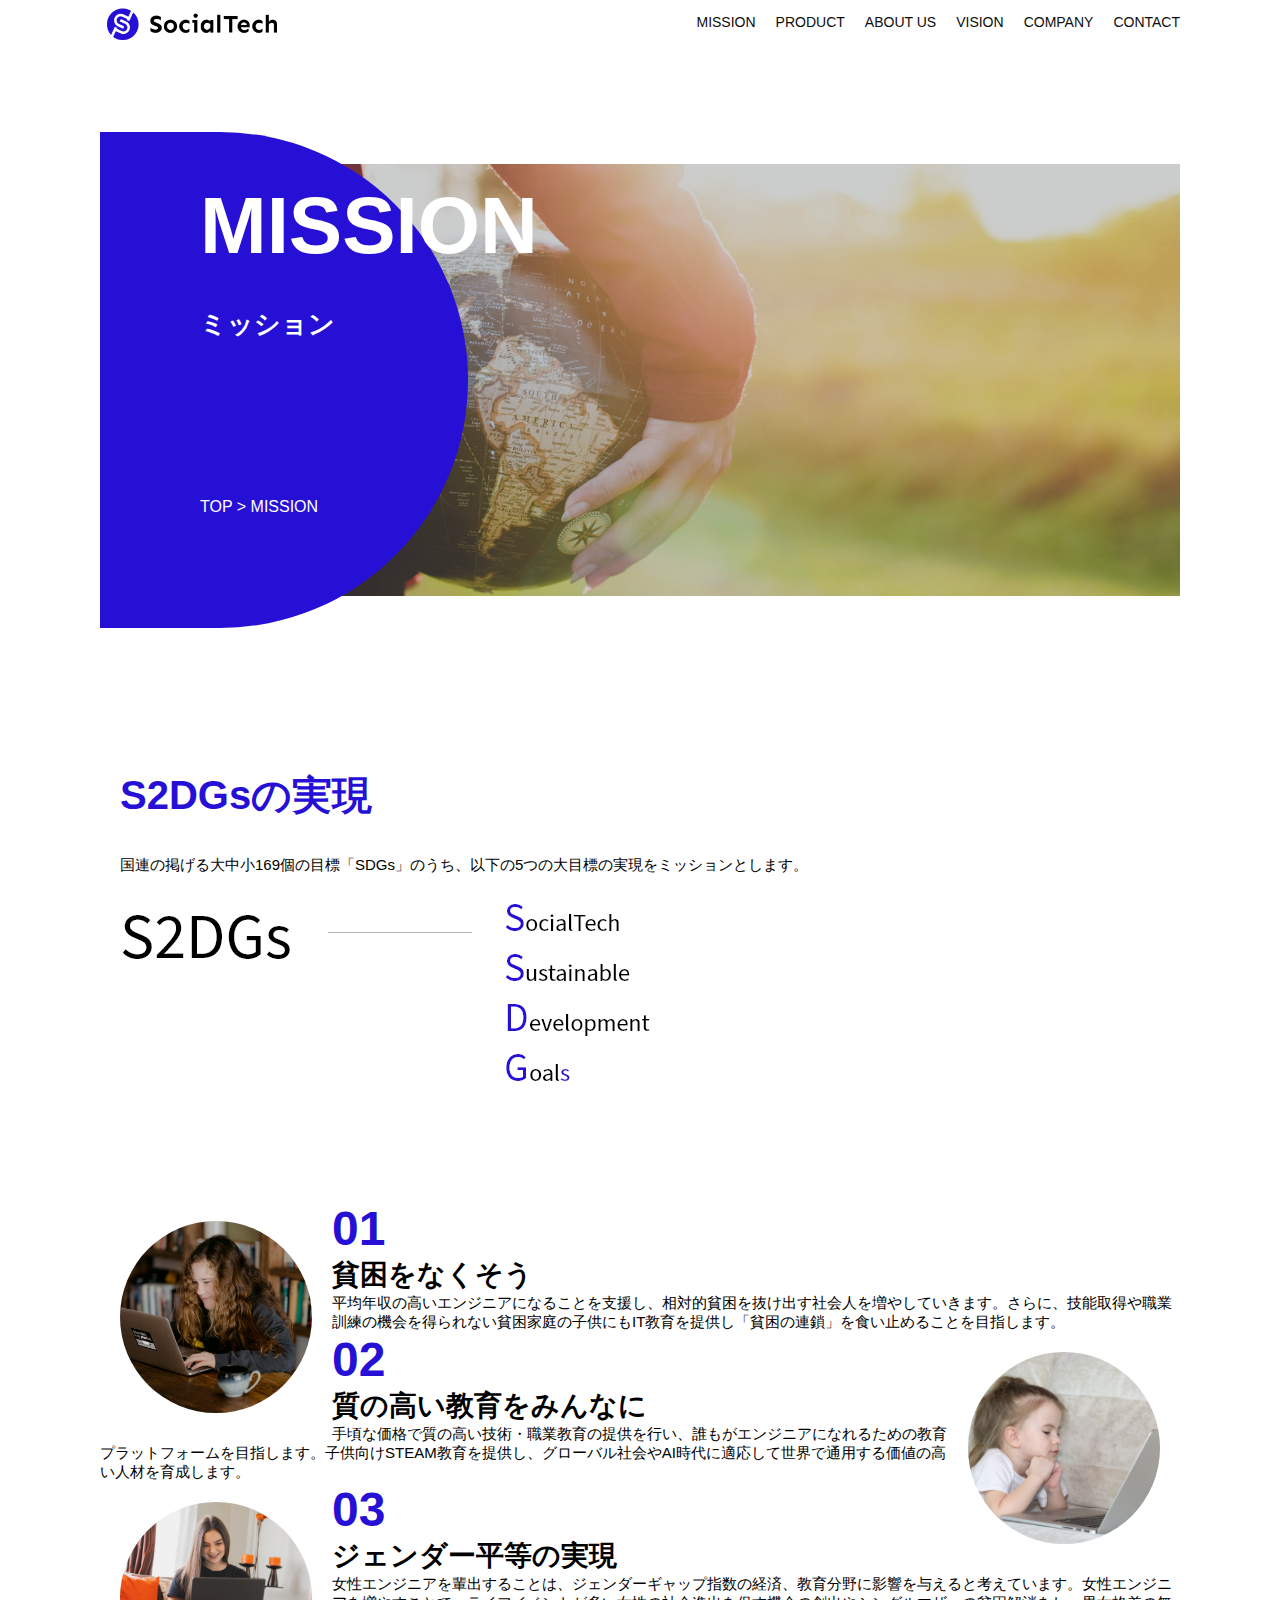
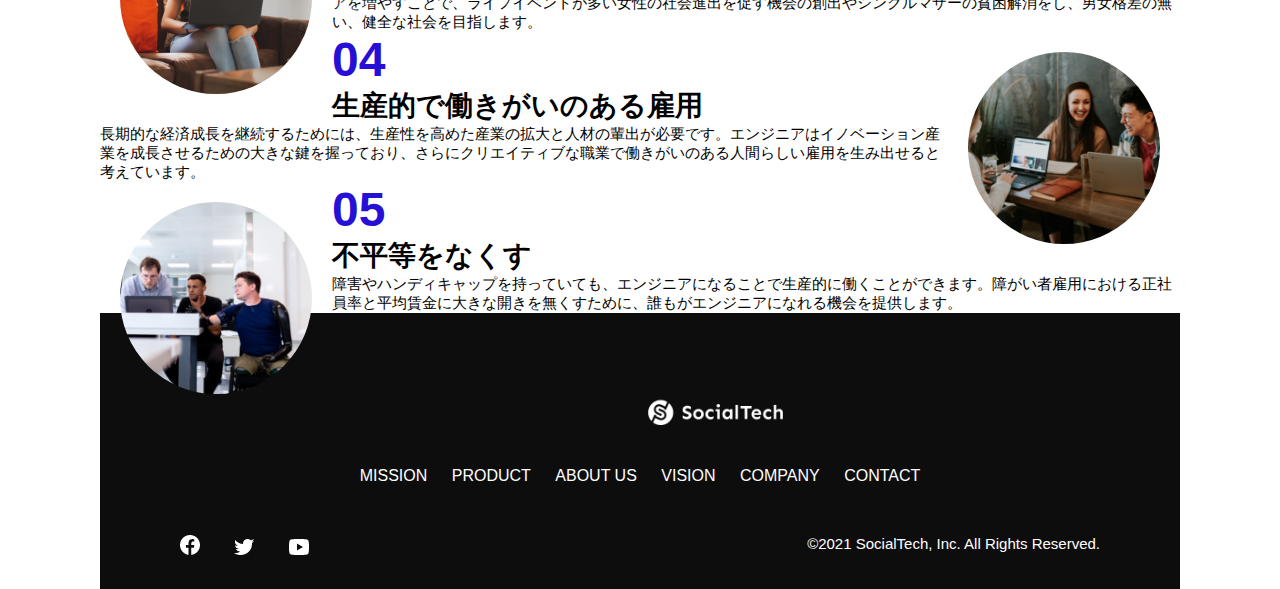
==== mission.html @ 9a0a6287 "初回コミット" ====
<!DOCTYPE html>
<html>

<head>
	<!DOCTYPE html>
	<html>

	<head>
		<title>SocialTech - MISSION ミッション -</title>
		<meta charset="UTF-8">
		<meta name="description" content="SocialTechが目指す5つの目標（S2DGs）を紹介します">
		<meta name="viewport" content="width=device-width, initial-scale=1.0">
		<link rel="stylesheet" href="style.css">
	</head>

	<!--======== 後略 ========-->
	<meta charset="utf-8">
	<meta name="description" content="">
	<meta name="viewport" content="width=device-width, initial-scale=1.0">
	<link rel="stylesheet" href="style.css">
</head>

<body>
	<!-- ヘッダー -->
	<header>
		<!-- ロゴ -->
		<a href="index.html" id="logo">
			<img src="images/logo.png" alt="トップページに戻る">
		</a>

		<!-- PC用ナビゲーション -->
		<nav id="nav-pc">
			<ul>
				<li><a href="mission.html">MISSION</a></li>
				<li><a href="product.html">PRODUCT</a></li>
				<li><a href="index.html#aboutus">ABOUT US</a></li>
				<li><a href="index.html#vision">VISION</a></li>
				<li><a href="index.html#company">COMPANY</a></li>
				<li><a href="index.html#contact">CONTACT</a></li>
			</ul>
		</nav>

		<!-- スマホ用メニューボタン -->
		<button id="menu-sp" onclick="document.getElementById('nav-sp').style.display = 'block'">
			<img src="images/button-menu.png" alt="ナビゲーションを開く">
		</button>

		<!-- スマホ用ナビゲーション -->
		<div id="nav-sp">
			<button id="close" onclick="document.getElementById('nav-sp').style.display = 'none'">
				<img src="images/button-close.png" alt="ナビゲーションを閉じる">
			</button>

			<nav>
				<ul>
					<li>
						<a id="logo-sp" href="index.html" onclick="document.getElementById('nav-sp').style.display = 'none'"><img
								src="images/logo-sp.png" alt="トップページに戻る"></a>
					</li>
					<li><a class="menu" href="mission.html"
							onclick="document.getElementById('nav-sp').style.display = 'none'">MISSION</a></li>
					<li><a class="menu" href="product.html"
							onclick="document.getElementById('nav-sp').style.display = 'none'">PRODUCT</a></li>
					<li><a class="menu" href="index.html#aboutus"
							onclick="document.getElementById('nav-sp').style.display = 'none'">ABOUT US</a></li>
					<li><a class="menu" href="index.html#vision"
							onclick="document.getElementById('nav-sp').style.display = 'none'">VISION</a></li>
					<li><a class="menu" href="index.html#company"
							onclick="document.getElementById('nav-sp').style.display = 'none'">COMPANY</a></li>
					<li><a class="menu" href="index.html#contact"
							onclick="document.getElementById('nav-sp').style.display = 'none'">CONTACT</a></li>
				</ul>
			</nav>
			<div id="sns">
				<a href="https://www.facebook.com/sejuku2013">
					<img src="images/button-facebook.png" alt="Facebookのリンク">
				</a>
				<a href="https://twitter.com/samuraijuku">
					<img src="images/button-twitter.png" alt="Twitterのリンク">
				</a>
				<a href="https://www.youtube.com/channel/UCCFOQO5aDK0xXam4cUQXT8g">
					<img src="images/button-youtube.png" alt="YouTubeのリンク">
				</a>
			</div>
		</div>
	</header>

	<main>
		<article>
			<section id="mission-main">
				<div class="mission-main-inner">
					<div id="mission-title">
						<h1>
							MISSION<br>
							<span>ミッション</span>
						</h1>
						<p>TOP > MISSION</p>
					</div>
				</div>
			</section>

			<section id="mission-s2dgs">
				<h2 class="mission-h2">S2DGsの実現</h2>
				<p>国連の掲げる大中小169個の目標「SDGs」のうち、以下の5つの大目標の実現をミッションとします。</p>
				<img src="images/mission/mission-s2dgs.png" alt="S2DGs">
			</section>
			<div class="five-goals-read">
				<div>
					<img class="fivegoals-image-left" src="images/mission/mission-5goals01.png" alt="PCを操作する女の子">
					<span class="fivegoals-number">01</span>
					<h3 class="fivegoals-h3">貧困をなくそう</h3>
					<p class="fivegoals-p">
						平均年収の高いエンジニアになることを支援し、相対的貧困を抜け出す社会人を増やしていきます。さらに、技能取得や職業訓練の機会を得られない貧困家庭の子供にもIT教育を提供し「貧困の連鎖」を食い止めることを目指します。
					</p>
				</div>
				<div>
					<img class="fivegoals-image-right" src="images/mission/mission-5goals02.png" alt="PCを見つめる小さい女の子">
					<span class="fivegoals-number">02</span>
					<h3 class="fivegoals-h3">質の高い教育をみんなに</h3>
					<p class="fivegoals-p">
						手頃な価格で質の高い技術・職業教育の提供を行い、誰もがエンジニアになれるための教育プラットフォームを目指します。子供向けSTEAM教育を提供し、グローバル社会やAI時代に適応して世界で通用する価値の高い人材を育成します。
					</p>
				</div>
				<div>
					<img class="fivegoals-image-left" src="images/mission/mission-5goals03.png" alt="PCを操作する女性">
			
					<span class="fivegoals-number">03</span>
					<h3 class="fivegoals-h3">ジェンダー平等の実現</h3>
					<p class="fivegoals-p">
						女性エンジニアを輩出することは、ジェンダーギャップ指数の経済、教育分野に影響を与えると考えています。女性エンジニアを増やすことで、ライフイベントが多い女性の社会進出を促す機会の創出やシングルマザーの貧困解消をし、男女格差の無い、健全な社会を目指します。
					</p>
				</div>
				<div>
					<img class="fivegoals-image-right" src="images/mission/mission-5goals04.png" alt="笑顔で話し合う3人の男女">
					<span class="fivegoals-number">04</span>
					<h3 class="fivegoals-h3">生産的で働きがいのある雇用</h3>
					<p class="fivegoals-p">
						長期的な経済成長を継続するためには、生産性を高めた産業の拡大と人材の輩出が必要です。エンジニアはイノベーション産業を成長させるための大きな鍵を握っており、さらにクリエイティブな職業で働きがいのある人間らしい雇用を生み出せると考えています。
					</p>
				</div>
				<div>
					<img class="fivegoals-image-left" src="images/mission/mission-5goals05.png" alt="障害を持つ男性が生き生きと働く様子">
					<span class="fivegoals-number">05</span>
					<h3 class="fivegoals-h3">不平等をなくす</h3>
					<p class="fivegoals-p">
						障害やハンディキャップを持っていても、エンジニアになることで生産的に働くことができます。障がい者雇用における正社員率と平均賃金に大きな開きを無くすために、誰もがエンジニアになれる機会を提供します。</p>
				</div>
			</div>
			</section>
		</article>
	</main>

	<footer>
		<div id="footer-logo">
			<img src="images/logo-sp.png" alt="SocialTech">
		</div>
		<div id="footer-link">
			<a href="mission.html">MISSION</a>
			<a href="product.html">PRODUCT</a>
			<a href="index.html#aboutus">ABOUT US</a>
			<a href="index.html#vision">VISION</a>
			<a href="index.html#company">COMPANY</a>
			<a href="index.html#contact">CONTACT</a>
		</div>
		<div id="sns-footer">
			<div class="sns-btns">
				<a href="https://www.facebook.com/sejuku2013"><img src="images/button-facebook.png" alt="Facebookのリンク"></a>
				<a href="https://twitter.com/samuraijuku"><img src="images/button-twitter.png" alt="Twitterのリンク"></a>
				<a href="https://www.youtube.com/channel/UCCFOQO5aDK0xXam4cUQXT8g"><img src="images/button-youtube.png"
						alt="YouTubeのリンク"></a>
			</div>
			<p id="copyright">&copy;2021 SocialTech, Inc. All Rights Reserved.</p>
		</div>
	</footer>

</body>

</html>
---- style.css ----
/* PC、スマホ共通スタイル */
* {
  box-sizing: border-box;
}

p {
  font-size: 15px;
}

body {
  max-width: 1080px;
  margin: 0 auto 0 auto;
  font-family: "Source Sans Pro", "Hiragino Kaku Gothic ProN", Meiryo, Arial, sans-serif;
}

/* ヘッダー */

header {
  display: flex;
  justify-content: space-between;
}

#nav-pc {
  font-size: 14px;
}

#nav-pc ul {
  padding-left: 0;
  display: flex;
}

#nav-pc li {
  list-style: none;
}

#nav-pc a {
  text-decoration: none;
  margin-left: 20px;
  color: #0d0d0d;
}

#nav-pc a:hover {
  text-decoration: underline;
}

#nav-sp,
#menu-sp {
  display: none;
}

/* メインビジュアル */
#main-visual {
  position: relative;
  height: 400px;
  margin-top: 0;
}

#main-message {
  position: absolute;
  top: 0;
  left: 0;
  background-color: #2710d5;
  color: #fff;
  border-radius: 0 0 476px 0;
  max-width: 620px;
  height: 100%;
  width: 100%;
  z-index: 11;
}

#main-message > h1 {
  font-size: 60px;
  margin: 100px 0 0 50px;
}

#main-message > p {
  font-size: 28px;
  margin: 0 0 0 50px;
}

#main-visual > img {
  max-width: 620px;
  border-radius: 476px 0 0 0;
  position: absolute;
  top: 0;
  right: 0;
  z-index: 10;
}

/* 見出し */

h2 {
  margin-top: 40px;
}
h2::after {
  content: url(./images/line.png);
  margin-left: 10px;
}

h3 {
  font-size: 27px;
}

/* セクション */
section {
  margin: 80px auto;
}

#mission-flex {
  display: flex;
}

#mission-flex > div {
  width: 50%;
  margin: 20px;
}

#mission-photo {
  width: 100%;
}

#s2dgs {
  margin-top: 50px;
  width: 100%;
}

/* プロダクト */
#product {
  background-color: #fafafa;
  margin: 80px 0;
  padding: 10px 40px 0px 40px;
}

#product .product-flex {
  margin-top: 40px;
  display: flex;
}

#product-left {
  width: 50%;
  margin-right: 20px;
}

#product-right {
  width: 50%;
  margin-right: 20px;
  margin-top: 80px;
}

#product-left > div {
  position: relative;
  height: 480px;
  margin-right: 20px;
}

#product-right > div {
  position: relative;
  height: 480px;
  margin-left: 20px;
}
/* 画像 */
.product-photo {
  width: 100%;
}

/* 説明文の枠 */
.product-explain {
  background-color: #ffffff;
  position: absolute;
  left: 0;
  bottom: 50px;
  margin: 0 40px;
  padding: 20px;
  box-shadow: 5px 5px 10px rgba(0, 0, 0, 0.05);
}

.product-explain > span {
  color: #2710d5;
  font-weight: bold;
  font-size: 16px;
  margin: 0;
}

.product-explain > h3 {
  margin: 5px 0 5px 0;
}

.product-explain > p {
  font-size: 14px;
  margin: 0;
}

#product-more {
  text-align: center;
}

#product-more a {
  position: relative;
  bottom: -42px;
}

/* ABOUT US */

#aboutus {
  margin: 80px auto;
}

#aboutus > div {
  display: flex;
}

.culture-img {
  width: 50%;
  align-self: flex-start;
}

.culture-img2 {
  margin-top: 50px;
  width: 100%;
}

.culture-table {
  margin-right: 50px;
}

.culture-num {
  font-size: 80px;
  color: #2710d5;
  padding: 0 20px 0 0;
}

.culture-table th {
  text-align: left;
  font-size: 28px;
  font-weight: bold;
}

.culture-en {
  color: #2710d5;
  font-size: 24px;
}

.culture-description {
  margin: 0;
}

/* ビジョン */
#vision {
  margin: 80px auto 80px auto;
}

#vision > div {
  display: flex;
  justify-content: space-between;
  flex-wrap: wrap;
}

.vision-box {
  width: 300px;
  height: 300px;
  margin-bottom: 30px;
  position: relative;
}

.vision-box > img {
  width: 100%;
  position: relative;
  z-index: 30;
}

.vision-box > div {
  position: absolute;
  top: 0;
  left: 0;
  z-index: 31;
  margin-right: 20px;
}

.vision-box > div > h4 {
  color: #2710d5;
  font-size: 19px;
  margin-top: 80px;
}

.vision-box > div > h4::first-letter {
  font-size: 40px;
}

.vision-box > div > h5 {
  font-size: 20px;
  margin: 0;
}

.vision-box > div > p {
  margin: 10px 0 0 0;
}

/* 会社概要 */
#company {
  margin: 80px auto 80px auto;
}

#company-table {
  width: 100%;
}

.tableheader {
  text-align: left;
  padding: 20px;
  border-bottom: 1px solid #2710d5;
  width: 100px;
}

.tableheader-first {
  border-top: 1px solid #2710d5;
}

.cell {
  padding: 30px;
  border-bottom: 1px solid #ececec;
}

.cel-first {
  border-bottom: 1px solid #ececec;
}

#company > iframe {
  width: 100%;
  height: 368px;
  margin-top: 40px;
}

/* お問い合わせ */
#contact {
  margin: 80px auto 80px auto;
}

#contact > form > div {
  display: flex;
  flex-direction: row;
  flex-wrap: wrap;
  padding-bottom: 30px;
}

.contact-heading {
  width: 240px;
  align-self: center;
}

.contact-label {
  font-weight: bold;
}

.contact-span {
  color: #ce2222;
  margin-left: 20px;
  font-weight: bold;
}

.contact-textbox {
  border-top: 0px;
  border-left: 0px;
  border-right: 0px;
  border-bottom-width: 1px;
  border-bottom-color: #707070;
  border-style: solid;
  background-color: #fafafa;
  width: 400px;
  height: 56px;
}

/* お問い合わせ内容のテキストエリア */
.contact-textarea {
  border-top: 0px;
  border-left: 0px;
  border-right: 0px;
  border-bottom-width: 1px;
  border-bottom-color: #707070;
  background-color: #fafafa;
  width: 400px;
  height: 200px;
}

/* 個人情報の取り扱い */
#contact dt {
  font-weight: bold;
}

#contact dd {
  margin: 0 0 16px 0;
}

#contact dd p {
  margin: 0;
}

#contact dd ul {
  padding-left: 0;
}

#contact dd li {
  margin-bottom: 0;
  list-style: none;
}

/* フッター */
footer {
  background-color: #0d0d0d;
  text-align: center;
  padding: 80px 80px 30px 80px;
}

#footer-logo {
  margin-bottom: 30px;
}

#footer-link {
  margin-bottom: 50px;
}

#footer-link > a {
  text-decoration: none;
  margin: 10px;
  color: #ffffff;
}

#footer-link > a:hover {
  text-decoration: underline;
}

#sns-footer {
  display: flex;
  justify-content: space-between;
  text-align: left;
}

#sns-footer a {
  margin-right: 30px;
}

#copyright {
  color: #ffffff;
  margin: 0;
}

/*====================
MISSIONページ
=====================*/
.mission-main-inner {
  background-image: url("images/mission/mission-main.png");
  background-repeat: no-repeat;
  background-position-y: center;
}

#mission-title {
  background-color: #2710d5;
  width: 368px;
  color: #ffffff;
  height: 496px;
  border-radius: 0 248px 248px 0;
  position: relative;
}

#mission-title h1 {
  position: absolute;
  top: 0;
  left: 100px;
  font-size: 80px;
  line-height: 1;
}

#mission-title h1 span {
  font-size: 26px;
}

#mission-title > p {
  position: absolute;
  top: 350px;
  left: 100px;
  font-size: 16px;
}

/* ミッションページ　S2DGSの設定 */
#mission-s2dgs {
  padding: 20px;
}

.mission-h2 {
  color: #2710d5;
  font-size: 40px;
}

.mission-h2::after {
  content: none;
}

/* ミッションページ　5つのゴールの設定 */
#mission-five-goals {
  padding: 20px;
  display: flex;
}

#mission-five-goals .five-goals-image {
  width: 30%;
  padding: 20px;
}

#mission-five-goals .five-goals-image img {
  width: 100%;
}

#mission-five-goals .five-goals-read {
  width: 70%;
  padding: 20px;
}

#mission-five-goals .five-goals-read > div {
  margin-bottom: 40px;
}

.fivegoals-image-right {
  float: right;
  margin: 20px;
}

.fivegoals-image-left {
  float: left;
  margin: 20px;
}

.fivegoals-number {
  color: #2710d5;
  font-size: 48px;
  font-weight: bold;
  margin: 0;
}

.fivegoals-h3 {
  font-size: 28px;
  margin: 0;
}

.fivegoals-p {
  margin: 0;
}

 /*====================
     PRODUCT
    =====================*/
    .product-main-inner {
    background-image: url("images/product/product-main.png");
    background-repeat: no-repeat;
    background-position-y: center;
  }
  
  #product-title {
    background-color: #2710d5;
    width: 368px;
    color: #ffffff;
    height: 496px;
    border-radius: 0 248px 248px 0;
    position: relative;
  }
  
  #product-title h1 {
    position: absolute;
    top: 0;
    left: 100px;
    font-size: 80px;
    line-height: 1;
  }
  
  #product-title h1 span {
    font-size: 26px;
  }
  
  #product-title > p {
    position: absolute;
    top: 350px;
    left: 100px;
    font-size: 16px;
  }

  /* セクション */
  .product-section {
    display: flex;
    padding: 20px 20px 0;
  }
  
  .product-section .product-section-img {
    width: 450px;
  }
  
  /* 左が画像のセクション*/
  .product-section-left .product-section-img img {
    width: 100%;
    padding: 0 40px 30px 0;
    border-radius: 0 432px 0 0;
  }
  
  .product-section-left .product-read {
    width: 50%;
    flex-grow: 1;
  }
  
  .product-section-left .product-read p {
    margin-bottom: 0;
  }
  
  /* 右が画像のセクション*/
  .product-section-right {
    justify-content: space-between;
  }
  
  .product-section-right .product-section-img img {
    width: 100%;
    padding: 0 0 30px 40px;
    border-radius: 432px 0 0 0;
  }
  
  .product-section-right .product-read {
    width: 500px;
  }
  
  .product-h2 {
    color: #2710d5;
    font-size: 24px;
    margin: 0;
  }
  
  .product-h3 {
    font-size: 28px;
    margin: 0;
  }

/*====================
 スマートフォン用のスタイル
=====================*/
@media screen and (max-width: 767px) {
  /* PC用ナビゲーション非表示 */
  #nav-pc {
    display: none;
  }

  /* ハンバーガーメニュー */
  #menu-sp {
    display: block;
    background-color: transparent;
    float: right;
    padding: 0;
    border: none;
  }

  /* スマホ用ナビゲーションの表示切替*/
  /* 初期状態、レイアウトと非表示設定 */
  #nav-sp {
    background-color: #2710d5;
    position: fixed;
    left: 0;
    top: 0;
    height: 100%;
    width: 100%;
    display: none;
    z-index: 100;
  }

  /* ×ボタン */
  #close {
    position: absolute;
    top: 20px;
    right: 20px;
    background-color: transparent;
    border: none;
  }

  #nav-sp nav ul {
    padding-left: 0;
  }

  #nav-sp nav li {
    list-style: none;
  }

  /* ナビゲーションメニュー用ロゴ */
  #logo-sp {
    margin: 80px 0 30px 20px;
  }

  /* ナビゲーションのリンクの装飾設定 */
  #nav-sp nav a {
    display: block;
    color: #ffffff;
  }

  #nav-sp nav a:hover {
    text-decoration: underline;
  }

  #nav-sp .menu {
    text-decoration: none;
    margin: 0 20px 0 20px;
    height: 44px;
    font-size: 16px;
    background-image: url("images/arrow.png");
    background-repeat: no-repeat;
    background-position: right top;
  }

  #sns {
    position: absolute;
    bottom: 20px;
    left: 20px;
  }
  #sns > a {
    margin-right: 30px;
  }

  /* メインビジュアル */
  #main-visual {
    position: relative;
    height: 470px;
  }

  #main-visual > div {
    text-align: center;
    height: 280px;
  }

  #main-visual h1 {
    font-size: 28px;
    margin: 90px 0 0 0;
  }

  #main-visual > div > p {
    margin: 0;
    font-size: 15px;
  }

  #main-visual > img {
    width: 100%;
    border-radius: 476px 0 0 0;
    top: auto;
    bottom: 0;
  }

  /*見出し*/
  h2 {
    margin: 15px 0 15px 0;
  }

  h3 {
    font-size: 24px;
    margin: 10px 0 0 0;
  }
  /* ミッション */
  #mission {
    margin: 20px 0 20px 0;
    padding: 0 20px 0 20px;
  }

  #mission-flex {
    flex-direction: column;
  }

  #mission-flex > div {
    width: 100%;
    margin: 0;
  }

  /* プロダクト */
  #product {
    margin: 0;
    padding: 10px 20px 0;
  }

  #product .product-flex {
    flex-direction: column;
    margin-top: 0;
  }

  #product-left,
  #product-right {
    width: 100%;
    margin: 0;
  }
  /*  画像＋説明の枠 */
  #product-left > div,
  #product-right > div {
    height: auto;
    margin: 0;
  }

  /* 説明文の枠 */
  .product-explain {
    position: relative;
    margin: 0;
  }

  .product-explain > h3 {
    margin: 10px 0 10px 0;
    font-size: 24px;
  }

  /* もっと見るボタン */
  #product-more {
    text-align: left;
  }

  /* ABOUT US */
  #aboutus {
    margin: 80px 20px 80px 20px;
  }

  #aboutus > div {
    flex-direction: column;
  }

  .culture-table th {
    font-size: 16px;
  }

  .culture-table {
    margin-right: 0;
    padding-right: 20px;
    order: 2;
  }

  .culture-img {
    width: 100%;
    order: 1;
  }

  .culture-img2 {
    margin-top: 0;
  }

  .culture-num {
    padding: 0;
  }

  .culture-description {
    margin: 0;
  }

  /* ビジョン */
  #vision {
    margin: 80px 20px 80px 20px;
  }

  .vision-box > img {
    position: absolute;
    top: 0;
    left: 0;
  }

  .vision-box > div > h4 {
    margin: 60px 0 0 0;
  }

  /*会社概要*/
  #company {
    margin: 0 20px 0 20px;
  }

  #company > h3 {
    margin-bottom: 20px;
  }

  .tableheader {
    width: 50px;
  }

  .cell {
    padding: 20px;
  }

  #company > iframe {
    height: 240px;
  }

  /* お問い合わせ */
  #contact {
    margin: 80px 20px 80px 20px;
  }

  #contact > h3 {
    margin-bottom: 20px;
  }

  #contact > form > div {
    flex-direction: column;
    margin-bottom: 20px;
  }

  .contact-heading {
    align-self: auto;
    margin-bottom: 20px;
  }

  .contact-textbox {
    min-width: 300px;
    width: 100%;
  }

  .contact-textarea {
    height: 150px;
    width: 100%;
  }

  .radiobutton {
    margin-bottom: 20px;
  }

  footer {
    padding: 30px 20px 50px 20px;
    text-align: left;
  }

  #footer-link > a {
    margin: 0 20px 30px 0;
    display: block;
    background-image: url("images/arrow.png");
    background-repeat: no-repeat;
    background-position: right top;
  }

  #footer-link > a:hover {
    text-decoration: underline;
  }

  #sns-footer {
    flex-direction: column;
    justify-content: flex-start;
  }

  #copyright {
    font-size: 12px;
    margin-top: 30px;
  }

  /*====================
   Mission sp
  =====================*/
  #mission-main {
    height: 256px;
    margin-top: 4%;
    position: relative;
  }

  .mission-main-inner {
    height: 80%;
    background-size: cover;
  }

  #mission-title {
    width: 136px;
    height: 256px;
    position: absolute;
    top: -10%;
  }

  #mission-title h1 {
    left: 20px;
    font-size: 40px;
  }

  #mission-title h1 span {
    font-size: 18px;
  }

  #mission-title > p {
    top: 180px;
    left: 20px;
    font-size: 13px;
  }

  .mission-h2 {
    font-size: 38px;
    margin: 0px;
  }

  .mission-h2::after {
    content: none;
  }

  #mission-s2dgs > img {
    width: 100%;
  }

  /* ミッションページ　5つのゴールの設定 */
    #mission-five-goals {
      flex-direction: column;
    }
  
    #mission-five-goals > div {
      padding: 0;
    }
  
    #mission-five-goals .five-goals-image,
    #mission-five-goals .five-goals-read {
      width: 100%;
      padding: 0;
    }
  
    #mission-five-goals .five-goals-read > div {
      display: flex;
      flex-direction: column;
    }
  
    .fivegoals-image-right,
    .fivegoals-image-left {
      align-self: center;
    }

    /* プロダクトページ */
    #product-main {
      height: 256px;
      margin-top: 4%;
      position: relative;
    }
  
    .product-main-inner {
      height: 80%;
      background-size: cover;
    }
  
    #product-title {
      width: 136px;
      height: 256px;
      position: absolute;
      top: -10%;
    }
    
    #product-title h1 {
      left: 20px;
      font-size: 40px;
    }
  
    #product-title h1 span {
      font-size: 18px;
    }
  
    #product-title > p {
      top: 180px;
      left: 20px;
      font-size: 13px;
    }

    /* セクション */
    .product-section {
      flex-direction: column;
    }
  
    .product-section .product-section-img {
      width: 100%;
    }
    
    .product-section .product-section-img img {
      width: 100%;
      padding: 0;
    }
  
    /* 左が画像のセクション*/
    .product-section-left .product-section-img img {
      border-radius: 0 300px 0 0;
    }
  
    .product-section-left .product-read {
      width: 100%;
      flex-grow: 1;
    }
  
    /* 右が画像のセクション*/
    .product-section-right .product-section-img img {
      order: 1;
      border-radius: 300px 0 0 0;
    }
  
    .product-section-right .product-read {
      order: 2;
      width: 100%;
    }

   

}
---- style.css ----
/* PC、スマホ共通スタイル */
* {
  box-sizing: border-box;
}

p {
  font-size: 15px;
}

body {
  max-width: 1080px;
  margin: 0 auto 0 auto;
  font-family: "Source Sans Pro", "Hiragino Kaku Gothic ProN", Meiryo, Arial, sans-serif;
}

/* ヘッダー */

header {
  display: flex;
  justify-content: space-between;
}

#nav-pc {
  font-size: 14px;
}

#nav-pc ul {
  padding-left: 0;
  display: flex;
}

#nav-pc li {
  list-style: none;
}

#nav-pc a {
  text-decoration: none;
  margin-left: 20px;
  color: #0d0d0d;
}

#nav-pc a:hover {
  text-decoration: underline;
}

#nav-sp,
#menu-sp {
  display: none;
}

/* メインビジュアル */
#main-visual {
  position: relative;
  height: 400px;
  margin-top: 0;
}

#main-message {
  position: absolute;
  top: 0;
  left: 0;
  background-color: #2710d5;
  color: #fff;
  border-radius: 0 0 476px 0;
  max-width: 620px;
  height: 100%;
  width: 100%;
  z-index: 11;
}

#main-message > h1 {
  font-size: 60px;
  margin: 100px 0 0 50px;
}

#main-message > p {
  font-size: 28px;
  margin: 0 0 0 50px;
}

#main-visual > img {
  max-width: 620px;
  border-radius: 476px 0 0 0;
  position: absolute;
  top: 0;
  right: 0;
  z-index: 10;
}

/* 見出し */

h2 {
  margin-top: 40px;
}
h2::after {
  content: url(./images/line.png);
  margin-left: 10px;
}

h3 {
  font-size: 27px;
}

/* セクション */
section {
  margin: 80px auto;
}

#mission-flex {
  display: flex;
}

#mission-flex > div {
  width: 50%;
  margin: 20px;
}

#mission-photo {
  width: 100%;
}

#s2dgs {
  margin-top: 50px;
  width: 100%;
}

/* プロダクト */
#product {
  background-color: #fafafa;
  margin: 80px 0;
  padding: 10px 40px 0px 40px;
}

#product .product-flex {
  margin-top: 40px;
  display: flex;
}

#product-left {
  width: 50%;
  margin-right: 20px;
}

#product-right {
  width: 50%;
  margin-right: 20px;
  margin-top: 80px;
}

#product-left > div {
  position: relative;
  height: 480px;
  margin-right: 20px;
}

#product-right > div {
  position: relative;
  height: 480px;
  margin-left: 20px;
}
/* 画像 */
.product-photo {
  width: 100%;
}

/* 説明文の枠 */
.product-explain {
  background-color: #ffffff;
  position: absolute;
  left: 0;
  bottom: 50px;
  margin: 0 40px;
  padding: 20px;
  box-shadow: 5px 5px 10px rgba(0, 0, 0, 0.05);
}

.product-explain > span {
  color: #2710d5;
  font-weight: bold;
  font-size: 16px;
  margin: 0;
}

.product-explain > h3 {
  margin: 5px 0 5px 0;
}

.product-explain > p {
  font-size: 14px;
  margin: 0;
}

#product-more {
  text-align: center;
}

#product-more a {
  position: relative;
  bottom: -42px;
}

/* ABOUT US */

#aboutus {
  margin: 80px auto;
}

#aboutus > div {
  display: flex;
}

.culture-img {
  width: 50%;
  align-self: flex-start;
}

.culture-img2 {
  margin-top: 50px;
  width: 100%;
}

.culture-table {
  margin-right: 50px;
}

.culture-num {
  font-size: 80px;
  color: #2710d5;
  padding: 0 20px 0 0;
}

.culture-table th {
  text-align: left;
  font-size: 28px;
  font-weight: bold;
}

.culture-en {
  color: #2710d5;
  font-size: 24px;
}

.culture-description {
  margin: 0;
}

/* ビジョン */
#vision {
  margin: 80px auto 80px auto;
}

#vision > div {
  display: flex;
  justify-content: space-between;
  flex-wrap: wrap;
}

.vision-box {
  width: 300px;
  height: 300px;
  margin-bottom: 30px;
  position: relative;
}

.vision-box > img {
  width: 100%;
  position: relative;
  z-index: 30;
}

.vision-box > div {
  position: absolute;
  top: 0;
  left: 0;
  z-index: 31;
  margin-right: 20px;
}

.vision-box > div > h4 {
  color: #2710d5;
  font-size: 19px;
  margin-top: 80px;
}

.vision-box > div > h4::first-letter {
  font-size: 40px;
}

.vision-box > div > h5 {
  font-size: 20px;
  margin: 0;
}

.vision-box > div > p {
  margin: 10px 0 0 0;
}

/* 会社概要 */
#company {
  margin: 80px auto 80px auto;
}

#company-table {
  width: 100%;
}

.tableheader {
  text-align: left;
  padding: 20px;
  border-bottom: 1px solid #2710d5;
  width: 100px;
}

.tableheader-first {
  border-top: 1px solid #2710d5;
}

.cell {
  padding: 30px;
  border-bottom: 1px solid #ececec;
}

.cel-first {
  border-bottom: 1px solid #ececec;
}

#company > iframe {
  width: 100%;
  height: 368px;
  margin-top: 40px;
}

/* お問い合わせ */
#contact {
  margin: 80px auto 80px auto;
}

#contact > form > div {
  display: flex;
  flex-direction: row;
  flex-wrap: wrap;
  padding-bottom: 30px;
}

.contact-heading {
  width: 240px;
  align-self: center;
}

.contact-label {
  font-weight: bold;
}

.contact-span {
  color: #ce2222;
  margin-left: 20px;
  font-weight: bold;
}

.contact-textbox {
  border-top: 0px;
  border-left: 0px;
  border-right: 0px;
  border-bottom-width: 1px;
  border-bottom-color: #707070;
  border-style: solid;
  background-color: #fafafa;
  width: 400px;
  height: 56px;
}

/* お問い合わせ内容のテキストエリア */
.contact-textarea {
  border-top: 0px;
  border-left: 0px;
  border-right: 0px;
  border-bottom-width: 1px;
  border-bottom-color: #707070;
  background-color: #fafafa;
  width: 400px;
  height: 200px;
}

/* 個人情報の取り扱い */
#contact dt {
  font-weight: bold;
}

#contact dd {
  margin: 0 0 16px 0;
}

#contact dd p {
  margin: 0;
}

#contact dd ul {
  padding-left: 0;
}

#contact dd li {
  margin-bottom: 0;
  list-style: none;
}

/* フッター */
footer {
  background-color: #0d0d0d;
  text-align: center;
  padding: 80px 80px 30px 80px;
}

#footer-logo {
  margin-bottom: 30px;
}

#footer-link {
  margin-bottom: 50px;
}

#footer-link > a {
  text-decoration: none;
  margin: 10px;
  color: #ffffff;
}

#footer-link > a:hover {
  text-decoration: underline;
}

#sns-footer {
  display: flex;
  justify-content: space-between;
  text-align: left;
}

#sns-footer a {
  margin-right: 30px;
}

#copyright {
  color: #ffffff;
  margin: 0;
}

/*====================
MISSIONページ
=====================*/
.mission-main-inner {
  background-image: url("images/mission/mission-main.png");
  background-repeat: no-repeat;
  background-position-y: center;
}

#mission-title {
  background-color: #2710d5;
  width: 368px;
  color: #ffffff;
  height: 496px;
  border-radius: 0 248px 248px 0;
  position: relative;
}

#mission-title h1 {
  position: absolute;
  top: 0;
  left: 100px;
  font-size: 80px;
  line-height: 1;
}

#mission-title h1 span {
  font-size: 26px;
}

#mission-title > p {
  position: absolute;
  top: 350px;
  left: 100px;
  font-size: 16px;
}

/* ミッションページ　S2DGSの設定 */
#mission-s2dgs {
  padding: 20px;
}

.mission-h2 {
  color: #2710d5;
  font-size: 40px;
}

.mission-h2::after {
  content: none;
}

/* ミッションページ　5つのゴールの設定 */
#mission-five-goals {
  padding: 20px;
  display: flex;
}

#mission-five-goals .five-goals-image {
  width: 30%;
  padding: 20px;
}

#mission-five-goals .five-goals-image img {
  width: 100%;
}

#mission-five-goals .five-goals-read {
  width: 70%;
  padding: 20px;
}

#mission-five-goals .five-goals-read > div {
  margin-bottom: 40px;
}

.fivegoals-image-right {
  float: right;
  margin: 20px;
}

.fivegoals-image-left {
  float: left;
  margin: 20px;
}

.fivegoals-number {
  color: #2710d5;
  font-size: 48px;
  font-weight: bold;
  margin: 0;
}

.fivegoals-h3 {
  font-size: 28px;
  margin: 0;
}

.fivegoals-p {
  margin: 0;
}

 /*====================
     PRODUCT
    =====================*/
    .product-main-inner {
    background-image: url("images/product/product-main.png");
    background-repeat: no-repeat;
    background-position-y: center;
  }
  
  #product-title {
    background-color: #2710d5;
    width: 368px;
    color: #ffffff;
    height: 496px;
    border-radius: 0 248px 248px 0;
    position: relative;
  }
  
  #product-title h1 {
    position: absolute;
    top: 0;
    left: 100px;
    font-size: 80px;
    line-height: 1;
  }
  
  #product-title h1 span {
    font-size: 26px;
  }
  
  #product-title > p {
    position: absolute;
    top: 350px;
    left: 100px;
    font-size: 16px;
  }

  /* セクション */
  .product-section {
    display: flex;
    padding: 20px 20px 0;
  }
  
  .product-section .product-section-img {
    width: 450px;
  }
  
  /* 左が画像のセクション*/
  .product-section-left .product-section-img img {
    width: 100%;
    padding: 0 40px 30px 0;
    border-radius: 0 432px 0 0;
  }
  
  .product-section-left .product-read {
    width: 50%;
    flex-grow: 1;
  }
  
  .product-section-left .product-read p {
    margin-bottom: 0;
  }
  
  /* 右が画像のセクション*/
  .product-section-right {
    justify-content: space-between;
  }
  
  .product-section-right .product-section-img img {
    width: 100%;
    padding: 0 0 30px 40px;
    border-radius: 432px 0 0 0;
  }
  
  .product-section-right .product-read {
    width: 500px;
  }
  
  .product-h2 {
    color: #2710d5;
    font-size: 24px;
    margin: 0;
  }
  
  .product-h3 {
    font-size: 28px;
    margin: 0;
  }

/*====================
 スマートフォン用のスタイル
=====================*/
@media screen and (max-width: 767px) {
  /* PC用ナビゲーション非表示 */
  #nav-pc {
    display: none;
  }

  /* ハンバーガーメニュー */
  #menu-sp {
    display: block;
    background-color: transparent;
    float: right;
    padding: 0;
    border: none;
  }

  /* スマホ用ナビゲーションの表示切替*/
  /* 初期状態、レイアウトと非表示設定 */
  #nav-sp {
    background-color: #2710d5;
    position: fixed;
    left: 0;
    top: 0;
    height: 100%;
    width: 100%;
    display: none;
    z-index: 100;
  }

  /* ×ボタン */
  #close {
    position: absolute;
    top: 20px;
    right: 20px;
    background-color: transparent;
    border: none;
  }

  #nav-sp nav ul {
    padding-left: 0;
  }

  #nav-sp nav li {
    list-style: none;
  }

  /* ナビゲーションメニュー用ロゴ */
  #logo-sp {
    margin: 80px 0 30px 20px;
  }

  /* ナビゲーションのリンクの装飾設定 */
  #nav-sp nav a {
    display: block;
    color: #ffffff;
  }

  #nav-sp nav a:hover {
    text-decoration: underline;
  }

  #nav-sp .menu {
    text-decoration: none;
    margin: 0 20px 0 20px;
    height: 44px;
    font-size: 16px;
    background-image: url("images/arrow.png");
    background-repeat: no-repeat;
    background-position: right top;
  }

  #sns {
    position: absolute;
    bottom: 20px;
    left: 20px;
  }
  #sns > a {
    margin-right: 30px;
  }

  /* メインビジュアル */
  #main-visual {
    position: relative;
    height: 470px;
  }

  #main-visual > div {
    text-align: center;
    height: 280px;
  }

  #main-visual h1 {
    font-size: 28px;
    margin: 90px 0 0 0;
  }

  #main-visual > div > p {
    margin: 0;
    font-size: 15px;
  }

  #main-visual > img {
    width: 100%;
    border-radius: 476px 0 0 0;
    top: auto;
    bottom: 0;
  }

  /*見出し*/
  h2 {
    margin: 15px 0 15px 0;
  }

  h3 {
    font-size: 24px;
    margin: 10px 0 0 0;
  }
  /* ミッション */
  #mission {
    margin: 20px 0 20px 0;
    padding: 0 20px 0 20px;
  }

  #mission-flex {
    flex-direction: column;
  }

  #mission-flex > div {
    width: 100%;
    margin: 0;
  }

  /* プロダクト */
  #product {
    margin: 0;
    padding: 10px 20px 0;
  }

  #product .product-flex {
    flex-direction: column;
    margin-top: 0;
  }

  #product-left,
  #product-right {
    width: 100%;
    margin: 0;
  }
  /*  画像＋説明の枠 */
  #product-left > div,
  #product-right > div {
    height: auto;
    margin: 0;
  }

  /* 説明文の枠 */
  .product-explain {
    position: relative;
    margin: 0;
  }

  .product-explain > h3 {
    margin: 10px 0 10px 0;
    font-size: 24px;
  }

  /* もっと見るボタン */
  #product-more {
    text-align: left;
  }

  /* ABOUT US */
  #aboutus {
    margin: 80px 20px 80px 20px;
  }

  #aboutus > div {
    flex-direction: column;
  }

  .culture-table th {
    font-size: 16px;
  }

  .culture-table {
    margin-right: 0;
    padding-right: 20px;
    order: 2;
  }

  .culture-img {
    width: 100%;
    order: 1;
  }

  .culture-img2 {
    margin-top: 0;
  }

  .culture-num {
    padding: 0;
  }

  .culture-description {
    margin: 0;
  }

  /* ビジョン */
  #vision {
    margin: 80px 20px 80px 20px;
  }

  .vision-box > img {
    position: absolute;
    top: 0;
    left: 0;
  }

  .vision-box > div > h4 {
    margin: 60px 0 0 0;
  }

  /*会社概要*/
  #company {
    margin: 0 20px 0 20px;
  }

  #company > h3 {
    margin-bottom: 20px;
  }

  .tableheader {
    width: 50px;
  }

  .cell {
    padding: 20px;
  }

  #company > iframe {
    height: 240px;
  }

  /* お問い合わせ */
  #contact {
    margin: 80px 20px 80px 20px;
  }

  #contact > h3 {
    margin-bottom: 20px;
  }

  #contact > form > div {
    flex-direction: column;
    margin-bottom: 20px;
  }

  .contact-heading {
    align-self: auto;
    margin-bottom: 20px;
  }

  .contact-textbox {
    min-width: 300px;
    width: 100%;
  }

  .contact-textarea {
    height: 150px;
    width: 100%;
  }

  .radiobutton {
    margin-bottom: 20px;
  }

  footer {
    padding: 30px 20px 50px 20px;
    text-align: left;
  }

  #footer-link > a {
    margin: 0 20px 30px 0;
    display: block;
    background-image: url("images/arrow.png");
    background-repeat: no-repeat;
    background-position: right top;
  }

  #footer-link > a:hover {
    text-decoration: underline;
  }

  #sns-footer {
    flex-direction: column;
    justify-content: flex-start;
  }

  #copyright {
    font-size: 12px;
    margin-top: 30px;
  }

  /*====================
   Mission sp
  =====================*/
  #mission-main {
    height: 256px;
    margin-top: 4%;
    position: relative;
  }

  .mission-main-inner {
    height: 80%;
    background-size: cover;
  }

  #mission-title {
    width: 136px;
    height: 256px;
    position: absolute;
    top: -10%;
  }

  #mission-title h1 {
    left: 20px;
    font-size: 40px;
  }

  #mission-title h1 span {
    font-size: 18px;
  }

  #mission-title > p {
    top: 180px;
    left: 20px;
    font-size: 13px;
  }

  .mission-h2 {
    font-size: 38px;
    margin: 0px;
  }

  .mission-h2::after {
    content: none;
  }

  #mission-s2dgs > img {
    width: 100%;
  }

  /* ミッションページ　5つのゴールの設定 */
    #mission-five-goals {
      flex-direction: column;
    }
  
    #mission-five-goals > div {
      padding: 0;
    }
  
    #mission-five-goals .five-goals-image,
    #mission-five-goals .five-goals-read {
      width: 100%;
      padding: 0;
    }
  
    #mission-five-goals .five-goals-read > div {
      display: flex;
      flex-direction: column;
    }
  
    .fivegoals-image-right,
    .fivegoals-image-left {
      align-self: center;
    }

    /* プロダクトページ */
    #product-main {
      height: 256px;
      margin-top: 4%;
      position: relative;
    }
  
    .product-main-inner {
      height: 80%;
      background-size: cover;
    }
  
    #product-title {
      width: 136px;
      height: 256px;
      position: absolute;
      top: -10%;
    }
    
    #product-title h1 {
      left: 20px;
      font-size: 40px;
    }
  
    #product-title h1 span {
      font-size: 18px;
    }
  
    #product-title > p {
      top: 180px;
      left: 20px;
      font-size: 13px;
    }

    /* セクション */
    .product-section {
      flex-direction: column;
    }
  
    .product-section .product-section-img {
      width: 100%;
    }
    
    .product-section .product-section-img img {
      width: 100%;
      padding: 0;
    }
  
    /* 左が画像のセクション*/
    .product-section-left .product-section-img img {
      border-radius: 0 300px 0 0;
    }
  
    .product-section-left .product-read {
      width: 100%;
      flex-grow: 1;
    }
  
    /* 右が画像のセクション*/
    .product-section-right .product-section-img img {
      order: 1;
      border-radius: 300px 0 0 0;
    }
  
    .product-section-right .product-read {
      order: 2;
      width: 100%;
    }

   

}
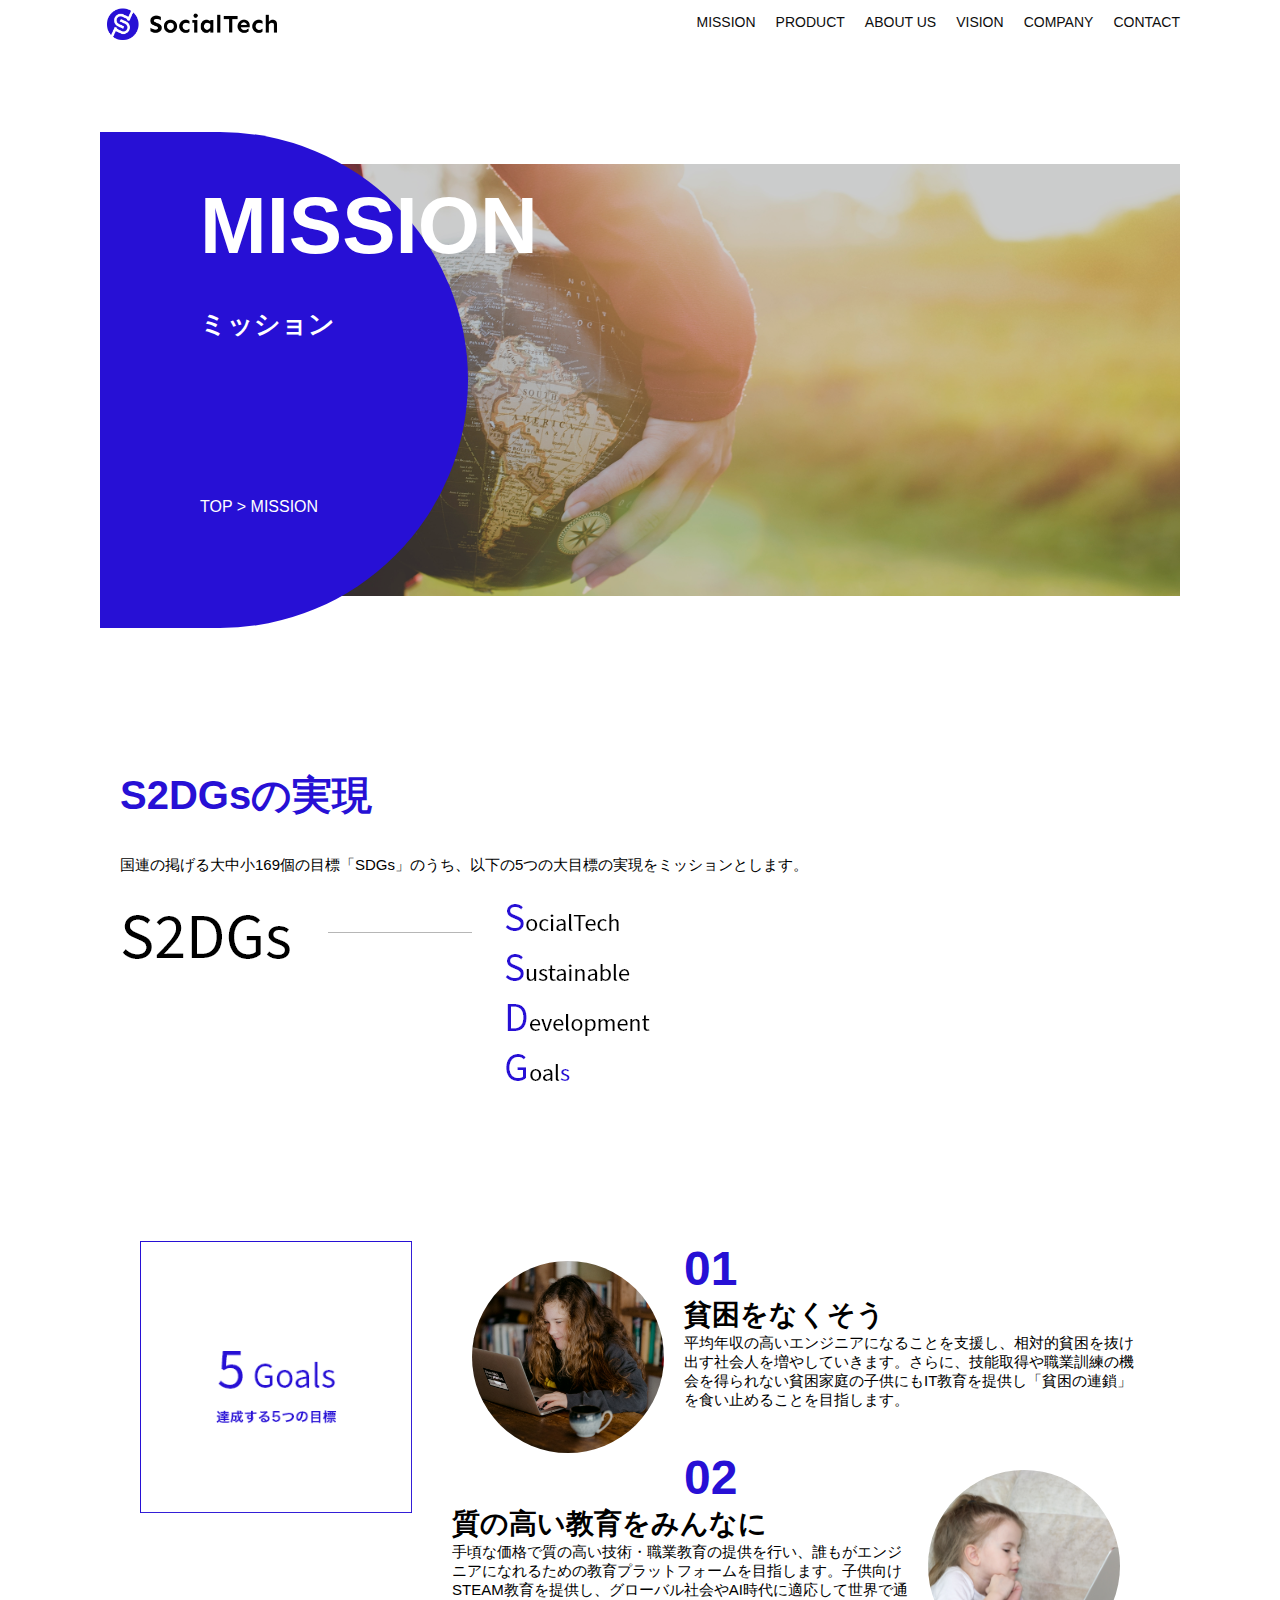
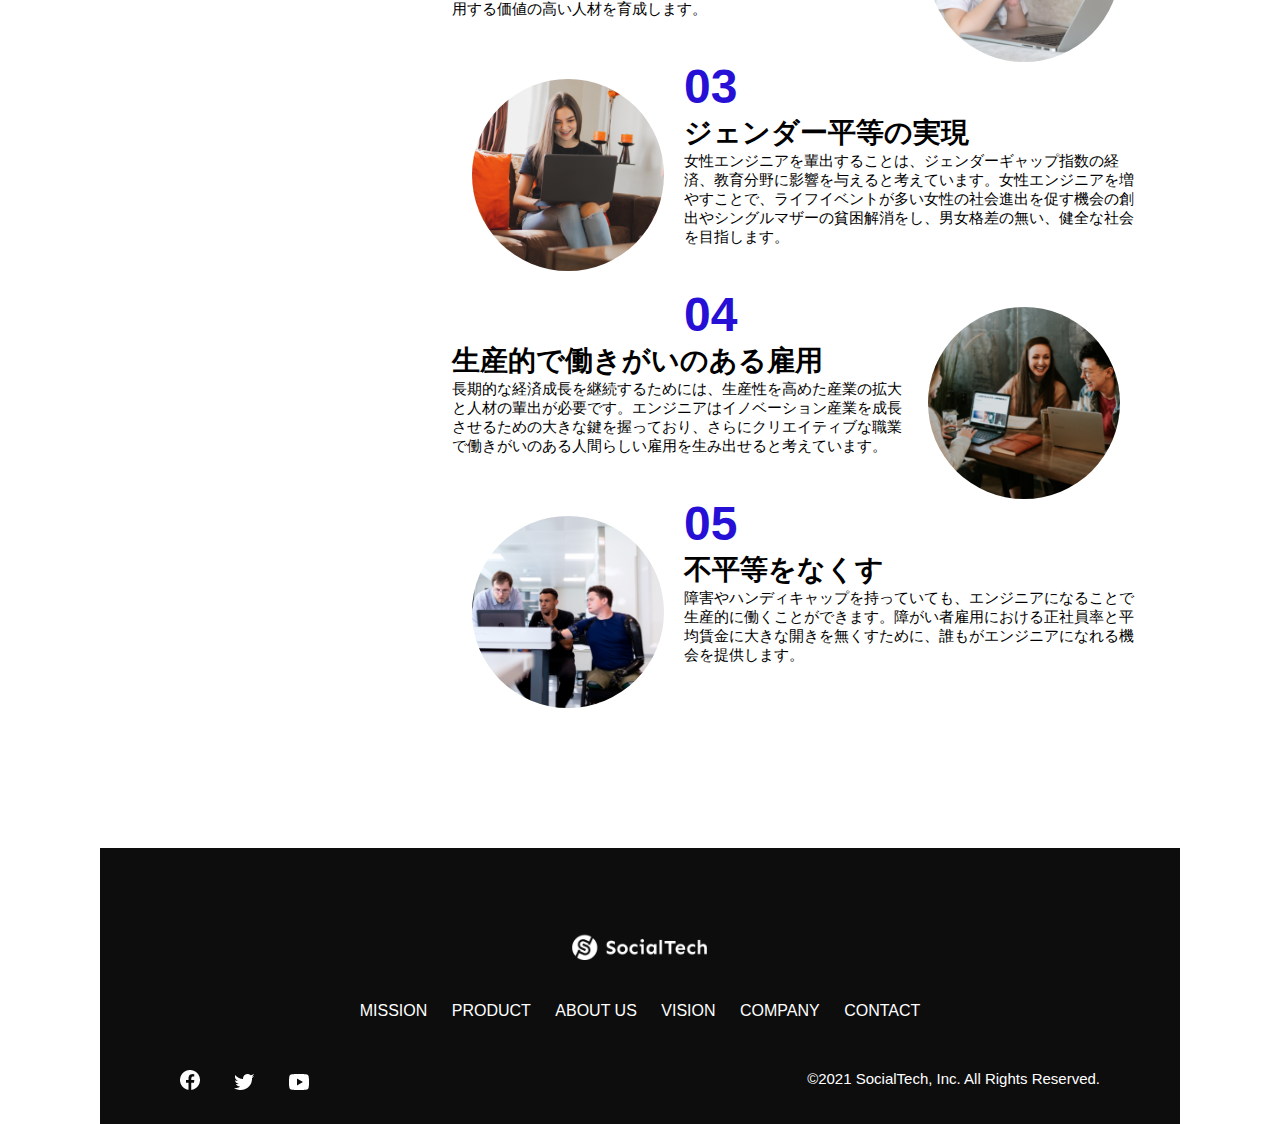
==== commit 20fc7065: "再提出" ====
--- a/mission.html
+++ b/mission.html
@@ -104,48 +104,53 @@
 				<p>国連の掲げる大中小169個の目標「SDGs」のうち、以下の5つの大目標の実現をミッションとします。</p>
 				<img src="images/mission/mission-s2dgs.png" alt="S2DGs">
 			</section>
-			<div class="five-goals-read">
-				<div>
-					<img class="fivegoals-image-left" src="images/mission/mission-5goals01.png" alt="PCを操作する女の子">
-					<span class="fivegoals-number">01</span>
-					<h3 class="fivegoals-h3">貧困をなくそう</h3>
-					<p class="fivegoals-p">
-						平均年収の高いエンジニアになることを支援し、相対的貧困を抜け出す社会人を増やしていきます。さらに、技能取得や職業訓練の機会を得られない貧困家庭の子供にもIT教育を提供し「貧困の連鎖」を食い止めることを目指します。
-					</p>
+			
+			<section id="mission-five-goals">
+				<div class="five-goals-image">
+					<img src="images/mission/mission-5goals.png" alt="5Goals">
 				</div>
-				<div>
-					<img class="fivegoals-image-right" src="images/mission/mission-5goals02.png" alt="PCを見つめる小さい女の子">
-					<span class="fivegoals-number">02</span>
-					<h3 class="fivegoals-h3">質の高い教育をみんなに</h3>
-					<p class="fivegoals-p">
-						手頃な価格で質の高い技術・職業教育の提供を行い、誰もがエンジニアになれるための教育プラットフォームを目指します。子供向けSTEAM教育を提供し、グローバル社会やAI時代に適応して世界で通用する価値の高い人材を育成します。
-					</p>
+				<div class="five-goals-read">
+					<div>
+						<img class="fivegoals-image-left" src="images/mission/mission-5goals01.png" alt="PCを操作する女の子">
+						<span class="fivegoals-number">01</span>
+						<h3 class="fivegoals-h3">貧困をなくそう</h3>
+						<p class="fivegoals-p">
+							平均年収の高いエンジニアになることを支援し、相対的貧困を抜け出す社会人を増やしていきます。さらに、技能取得や職業訓練の機会を得られない貧困家庭の子供にもIT教育を提供し「貧困の連鎖」を食い止めることを目指します。
+						</p>
+					</div>
+					<div>
+						<img class="fivegoals-image-right" src="images/mission/mission-5goals02.png" alt="PCを見つめる小さい女の子">
+						<span class="fivegoals-number">02</span>
+						<h3 class="fivegoals-h3">質の高い教育をみんなに</h3>
+						<p class="fivegoals-p">
+							手頃な価格で質の高い技術・職業教育の提供を行い、誰もがエンジニアになれるための教育プラットフォームを目指します。子供向けSTEAM教育を提供し、グローバル社会やAI時代に適応して世界で通用する価値の高い人材を育成します。
+						</p>
+					</div>
+					<div>
+						<img class="fivegoals-image-left" src="images/mission/mission-5goals03.png" alt="PCを操作する女性">
+			
+						<span class="fivegoals-number">03</span>
+						<h3 class="fivegoals-h3">ジェンダー平等の実現</h3>
+						<p class="fivegoals-p">
+							女性エンジニアを輩出することは、ジェンダーギャップ指数の経済、教育分野に影響を与えると考えています。女性エンジニアを増やすことで、ライフイベントが多い女性の社会進出を促す機会の創出やシングルマザーの貧困解消をし、男女格差の無い、健全な社会を目指します。
+						</p>
+					</div>
+					<div>
+						<img class="fivegoals-image-right" src="images/mission/mission-5goals04.png" alt="笑顔で話し合う3人の男女">
+						<span class="fivegoals-number">04</span>
+						<h3 class="fivegoals-h3">生産的で働きがいのある雇用</h3>
+						<p class="fivegoals-p">
+							長期的な経済成長を継続するためには、生産性を高めた産業の拡大と人材の輩出が必要です。エンジニアはイノベーション産業を成長させるための大きな鍵を握っており、さらにクリエイティブな職業で働きがいのある人間らしい雇用を生み出せると考えています。
+						</p>
+					</div>
+					<div>
+						<img class="fivegoals-image-left" src="images/mission/mission-5goals05.png" alt="障害を持つ男性が生き生きと働く様子">
+						<span class="fivegoals-number">05</span>
+						<h3 class="fivegoals-h3">不平等をなくす</h3>
+						<p class="fivegoals-p">
+							障害やハンディキャップを持っていても、エンジニアになることで生産的に働くことができます。障がい者雇用における正社員率と平均賃金に大きな開きを無くすために、誰もがエンジニアになれる機会を提供します。</p>
+					</div>
 				</div>
-				<div>
-					<img class="fivegoals-image-left" src="images/mission/mission-5goals03.png" alt="PCを操作する女性">
-			
-					<span class="fivegoals-number">03</span>
-					<h3 class="fivegoals-h3">ジェンダー平等の実現</h3>
-					<p class="fivegoals-p">
-						女性エンジニアを輩出することは、ジェンダーギャップ指数の経済、教育分野に影響を与えると考えています。女性エンジニアを増やすことで、ライフイベントが多い女性の社会進出を促す機会の創出やシングルマザーの貧困解消をし、男女格差の無い、健全な社会を目指します。
-					</p>
-				</div>
-				<div>
-					<img class="fivegoals-image-right" src="images/mission/mission-5goals04.png" alt="笑顔で話し合う3人の男女">
-					<span class="fivegoals-number">04</span>
-					<h3 class="fivegoals-h3">生産的で働きがいのある雇用</h3>
-					<p class="fivegoals-p">
-						長期的な経済成長を継続するためには、生産性を高めた産業の拡大と人材の輩出が必要です。エンジニアはイノベーション産業を成長させるための大きな鍵を握っており、さらにクリエイティブな職業で働きがいのある人間らしい雇用を生み出せると考えています。
-					</p>
-				</div>
-				<div>
-					<img class="fivegoals-image-left" src="images/mission/mission-5goals05.png" alt="障害を持つ男性が生き生きと働く様子">
-					<span class="fivegoals-number">05</span>
-					<h3 class="fivegoals-h3">不平等をなくす</h3>
-					<p class="fivegoals-p">
-						障害やハンディキャップを持っていても、エンジニアになることで生産的に働くことができます。障がい者雇用における正社員率と平均賃金に大きな開きを無くすために、誰もがエンジニアになれる機会を提供します。</p>
-				</div>
-			</div>
 			</section>
 		</article>
 	</main>
